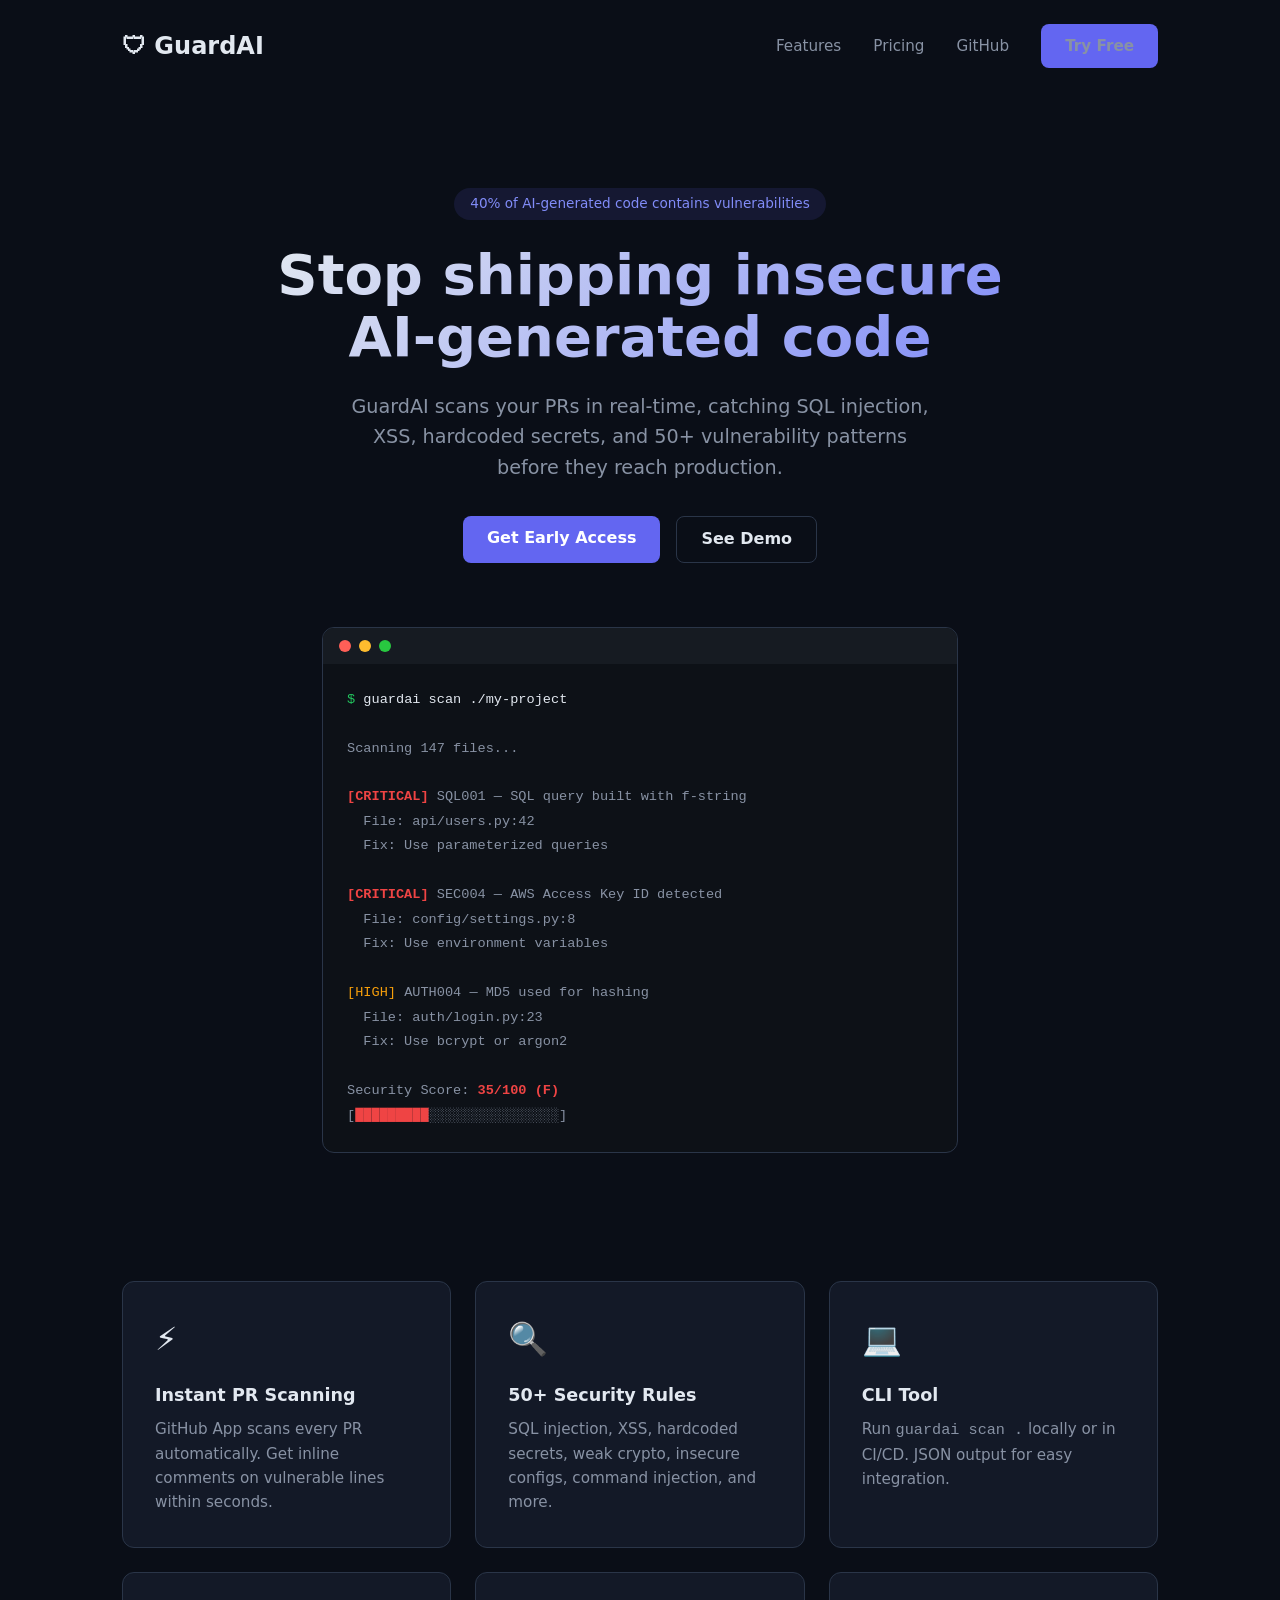
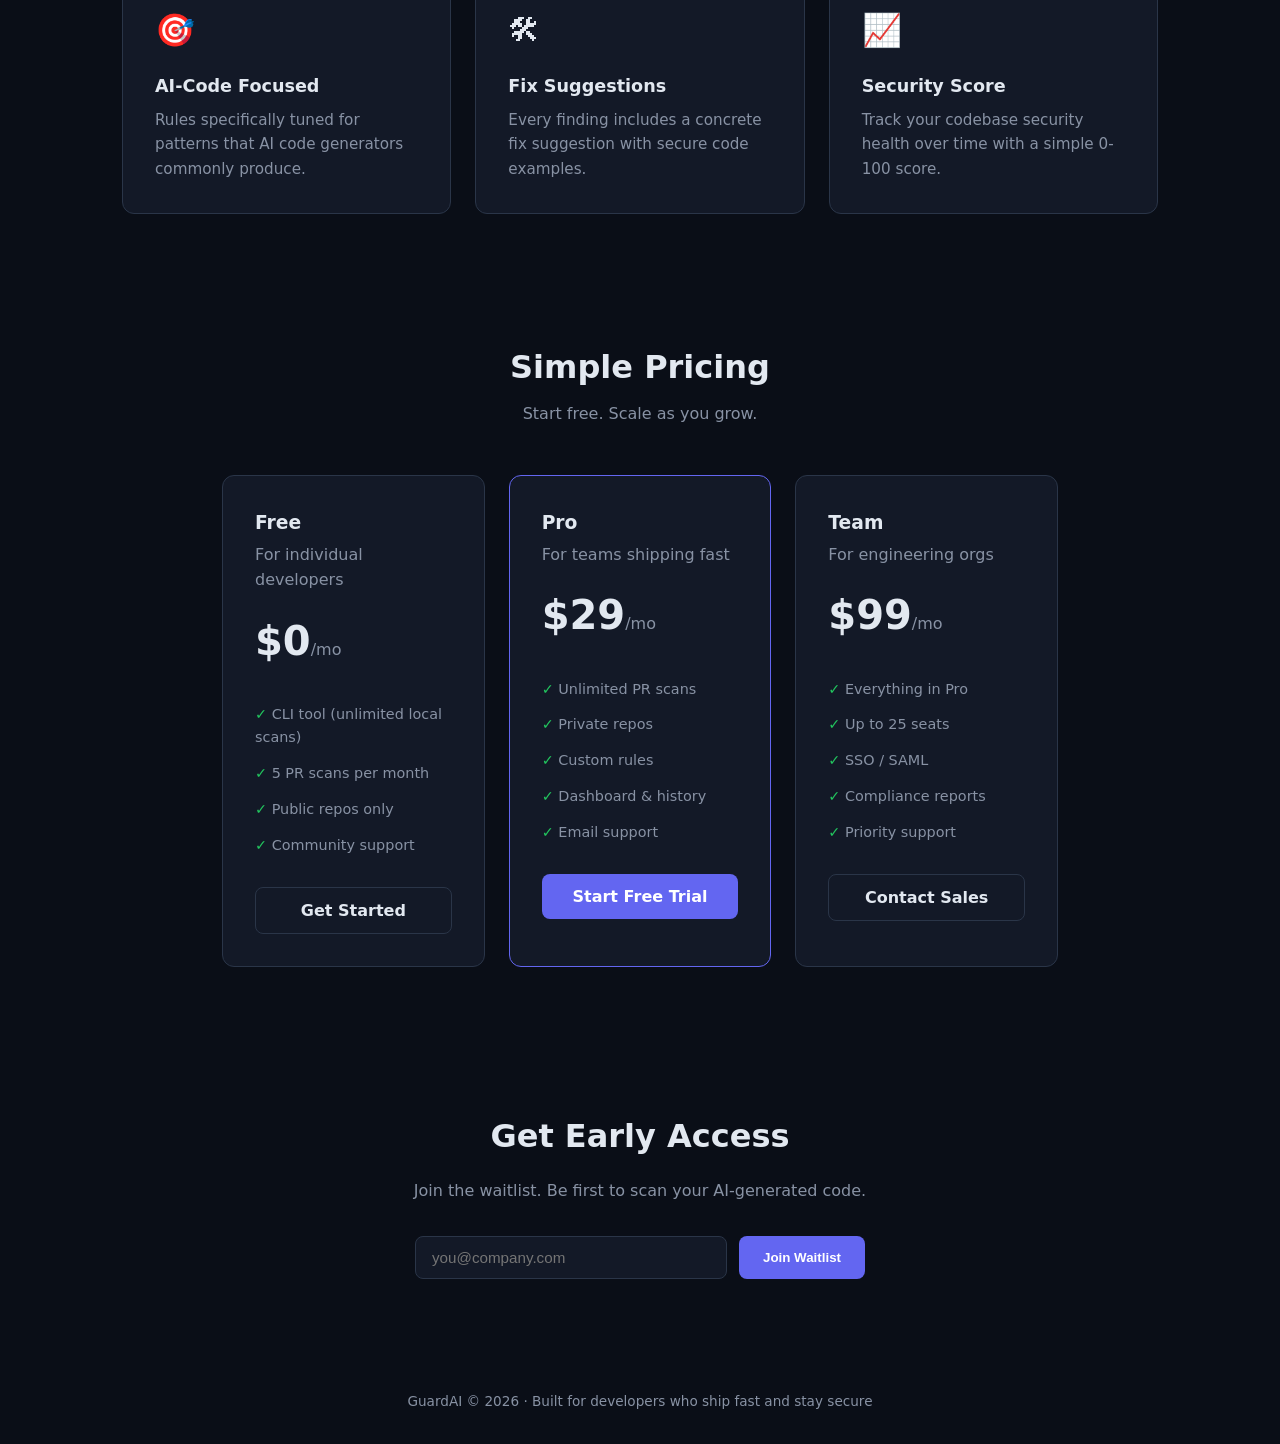
==== landing/index.html @ 265ae512 "Initial commit: GuardAI security scanner - 5 security scanners (injection, secrets, auth, xss, depen" ====
<!DOCTYPE html>
<html lang="en">
<head>
    <meta charset="UTF-8">
    <meta name="viewport" content="width=device-width, initial-scale=1.0">
    <title>GuardAI — Catch Security Flaws in AI-Generated Code</title>
    <meta name="description" content="AI code security scanner that catches vulnerabilities in AI-generated code before they reach production. GitHub integration, CLI tool, real-time scanning.">
    <style>
        :root {
            --bg: #0a0e17;
            --card: #131927;
            --border: #2a3548;
            --text: #e2e8f0;
            --dim: #8892a4;
            --accent: #6366f1;
            --accent2: #818cf8;
            --critical: #ef4444;
            --good: #22c55e;
        }
        * { margin: 0; padding: 0; box-sizing: border-box; }
        body {
            font-family: -apple-system, BlinkMacSystemFont, 'Segoe UI', system-ui, sans-serif;
            background: var(--bg);
            color: var(--text);
            line-height: 1.6;
        }

        /* Nav */
        nav {
            display: flex;
            justify-content: space-between;
            align-items: center;
            max-width: 1100px;
            margin: 0 auto;
            padding: 1.5rem 2rem;
        }
        .nav-logo { font-size: 1.5rem; font-weight: 700; text-decoration: none; color: var(--text); }
        .nav-links { display: flex; gap: 2rem; align-items: center; }
        .nav-links a { color: var(--dim); text-decoration: none; font-size: 0.95rem; }
        .nav-links a:hover { color: var(--text); }
        .btn {
            display: inline-block;
            background: var(--accent);
            color: white;
            border: none;
            padding: 0.6rem 1.5rem;
            border-radius: 8px;
            font-weight: 600;
            text-decoration: none;
            cursor: pointer;
            transition: background 0.2s;
        }
        .btn:hover { background: var(--accent2); }
        .btn-outline {
            background: transparent;
            border: 1px solid var(--border);
            color: var(--text);
        }
        .btn-outline:hover { border-color: var(--accent); background: rgba(99,102,241,0.1); }

        /* Hero */
        .hero {
            text-align: center;
            padding: 6rem 2rem 4rem;
            max-width: 800px;
            margin: 0 auto;
        }
        .hero-badge {
            display: inline-block;
            background: rgba(99,102,241,0.12);
            color: var(--accent2);
            padding: 0.35rem 1rem;
            border-radius: 999px;
            font-size: 0.85rem;
            font-weight: 500;
            margin-bottom: 1.5rem;
        }
        .hero h1 {
            font-size: 3.5rem;
            font-weight: 800;
            line-height: 1.1;
            margin-bottom: 1.5rem;
            background: linear-gradient(135deg, var(--text) 0%, var(--accent2) 100%);
            -webkit-background-clip: text;
            -webkit-text-fill-color: transparent;
        }
        .hero p {
            font-size: 1.2rem;
            color: var(--dim);
            max-width: 600px;
            margin: 0 auto 2rem;
        }
        .hero-cta { display: flex; gap: 1rem; justify-content: center; }

        /* Terminal demo */
        .demo {
            max-width: 700px;
            margin: 0 auto 4rem;
            padding: 0 2rem;
        }
        .terminal {
            background: #0d1117;
            border: 1px solid var(--border);
            border-radius: 12px;
            overflow: hidden;
        }
        .terminal-header {
            display: flex;
            gap: 8px;
            padding: 12px 16px;
            background: #161b22;
        }
        .terminal-dot {
            width: 12px; height: 12px;
            border-radius: 50%;
        }
        .terminal-dot.red { background: #ff5f57; }
        .terminal-dot.yellow { background: #febc2e; }
        .terminal-dot.green { background: #28c840; }
        .terminal-body {
            padding: 1.5rem;
            font-family: 'SF Mono', 'Fira Code', monospace;
            font-size: 0.85rem;
            line-height: 1.8;
        }
        .terminal-body .prompt { color: var(--good); }
        .terminal-body .cmd { color: var(--text); }
        .terminal-body .output { color: var(--dim); }
        .terminal-body .critical { color: var(--critical); font-weight: 600; }
        .terminal-body .warn { color: #f59e0b; }
        .terminal-body .ok { color: var(--good); }

        /* Features */
        .features {
            max-width: 1100px;
            margin: 0 auto;
            padding: 4rem 2rem;
            display: grid;
            grid-template-columns: repeat(3, 1fr);
            gap: 1.5rem;
        }
        .feature-card {
            background: var(--card);
            border: 1px solid var(--border);
            border-radius: 12px;
            padding: 2rem;
        }
        .feature-icon { font-size: 2rem; margin-bottom: 1rem; }
        .feature-card h3 { margin-bottom: 0.5rem; font-size: 1.1rem; }
        .feature-card p { color: var(--dim); font-size: 0.95rem; }

        /* Pricing */
        .pricing {
            max-width: 900px;
            margin: 0 auto;
            padding: 4rem 2rem;
            text-align: center;
        }
        .pricing h2 { font-size: 2rem; margin-bottom: 0.5rem; }
        .pricing > p { color: var(--dim); margin-bottom: 3rem; }
        .pricing-grid {
            display: grid;
            grid-template-columns: repeat(3, 1fr);
            gap: 1.5rem;
        }
        .price-card {
            background: var(--card);
            border: 1px solid var(--border);
            border-radius: 12px;
            padding: 2rem;
            text-align: left;
        }
        .price-card.featured { border-color: var(--accent); }
        .price-card h3 { margin-bottom: 0.25rem; }
        .price-card .price {
            font-size: 2.5rem;
            font-weight: 800;
            margin: 1rem 0;
        }
        .price-card .price span { font-size: 1rem; font-weight: 400; color: var(--dim); }
        .price-card ul {
            list-style: none;
            margin: 1.5rem 0;
        }
        .price-card li {
            padding: 0.4rem 0;
            color: var(--dim);
            font-size: 0.9rem;
        }
        .price-card li::before {
            content: "\2713\0020";
            color: var(--good);
        }

        /* CTA */
        .cta-section {
            text-align: center;
            padding: 5rem 2rem;
        }
        .cta-section h2 { font-size: 2rem; margin-bottom: 1rem; }
        .cta-section p { color: var(--dim); margin-bottom: 2rem; }

        /* Email form */
        .email-form {
            display: flex;
            gap: 0.75rem;
            justify-content: center;
            max-width: 450px;
            margin: 0 auto;
        }
        .email-form input {
            flex: 1;
            padding: 0.75rem 1rem;
            border-radius: 8px;
            border: 1px solid var(--border);
            background: var(--card);
            color: var(--text);
            font-size: 0.95rem;
        }
        .email-form input:focus { outline: none; border-color: var(--accent); }

        footer {
            text-align: center;
            padding: 2rem;
            color: var(--dim);
            font-size: 0.85rem;
        }

        @media (max-width: 768px) {
            .hero h1 { font-size: 2.25rem; }
            .features, .pricing-grid { grid-template-columns: 1fr; }
            .hero-cta { flex-direction: column; align-items: center; }
            .email-form { flex-direction: column; }
        }
    </style>
</head>
<body>
    <nav>
        <a href="/" class="nav-logo">&#128737; GuardAI</a>
        <div class="nav-links">
            <a href="#features">Features</a>
            <a href="#pricing">Pricing</a>
            <a href="https://github.com/guardai/guardai">GitHub</a>
            <a href="/dashboard" class="btn">Try Free</a>
        </div>
    </nav>

    <section class="hero">
        <span class="hero-badge">40% of AI-generated code contains vulnerabilities</span>
        <h1>Stop shipping insecure AI-generated code</h1>
        <p>GuardAI scans your PRs in real-time, catching SQL injection, XSS, hardcoded secrets, and 50+ vulnerability patterns before they reach production.</p>
        <div class="hero-cta">
            <a href="#signup" class="btn">Get Early Access</a>
            <a href="#demo" class="btn btn-outline">See Demo</a>
        </div>
    </section>

    <section class="demo" id="demo">
        <div class="terminal">
            <div class="terminal-header">
                <div class="terminal-dot red"></div>
                <div class="terminal-dot yellow"></div>
                <div class="terminal-dot green"></div>
            </div>
            <div class="terminal-body">
                <span class="prompt">$</span> <span class="cmd">guardai scan ./my-project</span><br><br>
                <span class="output">Scanning 147 files...</span><br><br>
                <span class="critical">[CRITICAL]</span> <span class="output">SQL001 — SQL query built with f-string</span><br>
                <span class="output">&nbsp;&nbsp;File: api/users.py:42</span><br>
                <span class="output">&nbsp;&nbsp;Fix: Use parameterized queries</span><br><br>
                <span class="critical">[CRITICAL]</span> <span class="output">SEC004 — AWS Access Key ID detected</span><br>
                <span class="output">&nbsp;&nbsp;File: config/settings.py:8</span><br>
                <span class="output">&nbsp;&nbsp;Fix: Use environment variables</span><br><br>
                <span class="warn">[HIGH]</span> <span class="output">AUTH004 — MD5 used for hashing</span><br>
                <span class="output">&nbsp;&nbsp;File: auth/login.py:23</span><br>
                <span class="output">&nbsp;&nbsp;Fix: Use bcrypt or argon2</span><br><br>
                <span class="output">Security Score: </span><span class="critical">35/100 (F)</span><br>
                <span class="output">[</span><span class="critical">&#9608;&#9608;&#9608;&#9608;&#9608;&#9608;&#9608;&#9608;&#9608;</span><span class="output">&#9617;&#9617;&#9617;&#9617;&#9617;&#9617;&#9617;&#9617;&#9617;&#9617;&#9617;&#9617;&#9617;&#9617;&#9617;&#9617;]</span>
            </div>
        </div>
    </section>

    <section class="features" id="features">
        <div class="feature-card">
            <div class="feature-icon">&#9889;</div>
            <h3>Instant PR Scanning</h3>
            <p>GitHub App scans every PR automatically. Get inline comments on vulnerable lines within seconds.</p>
        </div>
        <div class="feature-card">
            <div class="feature-icon">&#128269;</div>
            <h3>50+ Security Rules</h3>
            <p>SQL injection, XSS, hardcoded secrets, weak crypto, insecure configs, command injection, and more.</p>
        </div>
        <div class="feature-card">
            <div class="feature-icon">&#128187;</div>
            <h3>CLI Tool</h3>
            <p>Run <code>guardai scan .</code> locally or in CI/CD. JSON output for easy integration.</p>
        </div>
        <div class="feature-card">
            <div class="feature-icon">&#127919;</div>
            <h3>AI-Code Focused</h3>
            <p>Rules specifically tuned for patterns that AI code generators commonly produce.</p>
        </div>
        <div class="feature-card">
            <div class="feature-icon">&#128736;</div>
            <h3>Fix Suggestions</h3>
            <p>Every finding includes a concrete fix suggestion with secure code examples.</p>
        </div>
        <div class="feature-card">
            <div class="feature-icon">&#128200;</div>
            <h3>Security Score</h3>
            <p>Track your codebase security health over time with a simple 0-100 score.</p>
        </div>
    </section>

    <section class="pricing" id="pricing">
        <h2>Simple Pricing</h2>
        <p>Start free. Scale as you grow.</p>
        <div class="pricing-grid">
            <div class="price-card">
                <h3>Free</h3>
                <p style="color: var(--dim)">For individual developers</p>
                <div class="price">$0<span>/mo</span></div>
                <ul>
                    <li>CLI tool (unlimited local scans)</li>
                    <li>5 PR scans per month</li>
                    <li>Public repos only</li>
                    <li>Community support</li>
                </ul>
                <a href="#signup" class="btn btn-outline" style="width:100%;text-align:center;">Get Started</a>
            </div>
            <div class="price-card featured">
                <h3>Pro</h3>
                <p style="color: var(--dim)">For teams shipping fast</p>
                <div class="price">$29<span>/mo</span></div>
                <ul>
                    <li>Unlimited PR scans</li>
                    <li>Private repos</li>
                    <li>Custom rules</li>
                    <li>Dashboard & history</li>
                    <li>Email support</li>
                </ul>
                <a href="#signup" class="btn" style="width:100%;text-align:center;">Start Free Trial</a>
            </div>
            <div class="price-card">
                <h3>Team</h3>
                <p style="color: var(--dim)">For engineering orgs</p>
                <div class="price">$99<span>/mo</span></div>
                <ul>
                    <li>Everything in Pro</li>
                    <li>Up to 25 seats</li>
                    <li>SSO / SAML</li>
                    <li>Compliance reports</li>
                    <li>Priority support</li>
                </ul>
                <a href="#signup" class="btn btn-outline" style="width:100%;text-align:center;">Contact Sales</a>
            </div>
        </div>
    </section>

    <section class="cta-section" id="signup">
        <h2>Get Early Access</h2>
        <p>Join the waitlist. Be first to scan your AI-generated code.</p>
        <form class="email-form" action="#" method="POST">
            <input type="email" placeholder="you@company.com" required>
            <button type="submit" class="btn">Join Waitlist</button>
        </form>
    </section>

    <footer>
        <p>GuardAI &copy; 2026 &middot; Built for developers who ship fast and stay secure</p>
    </footer>
</body>
</html>
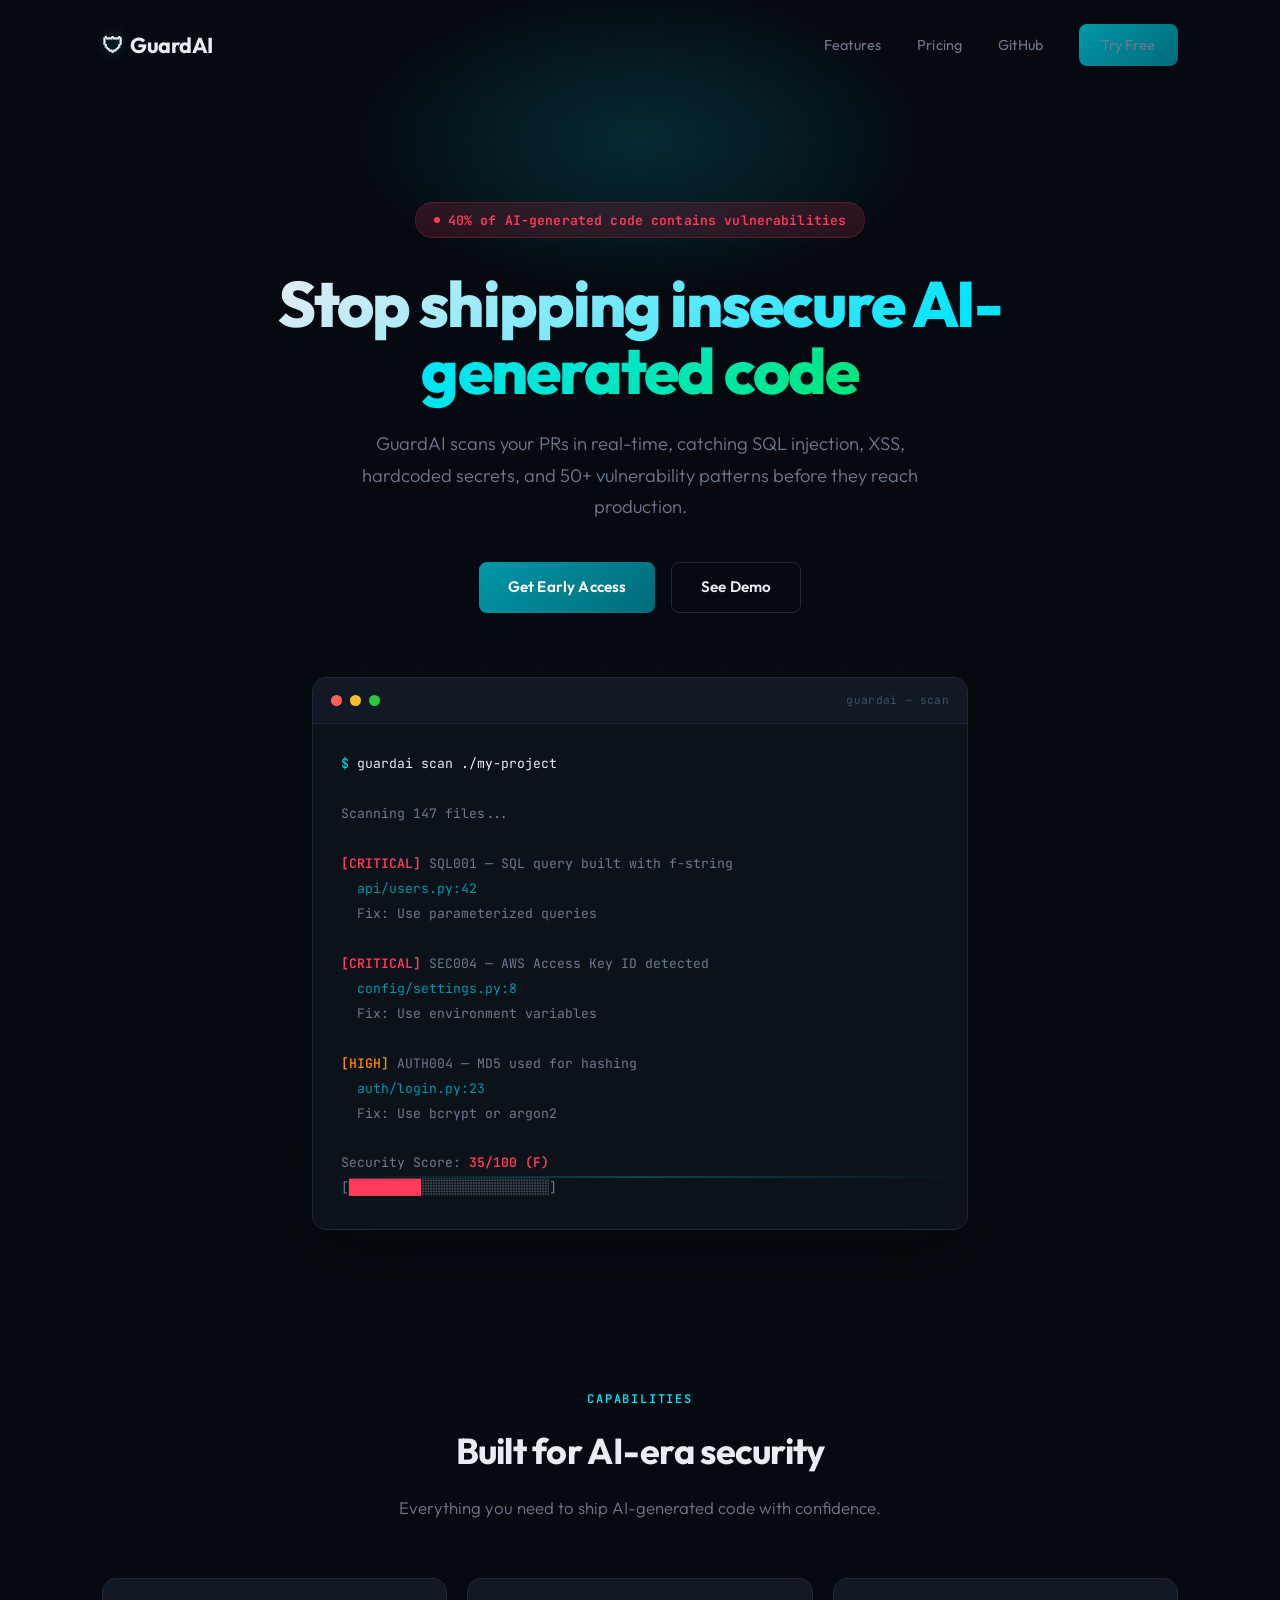
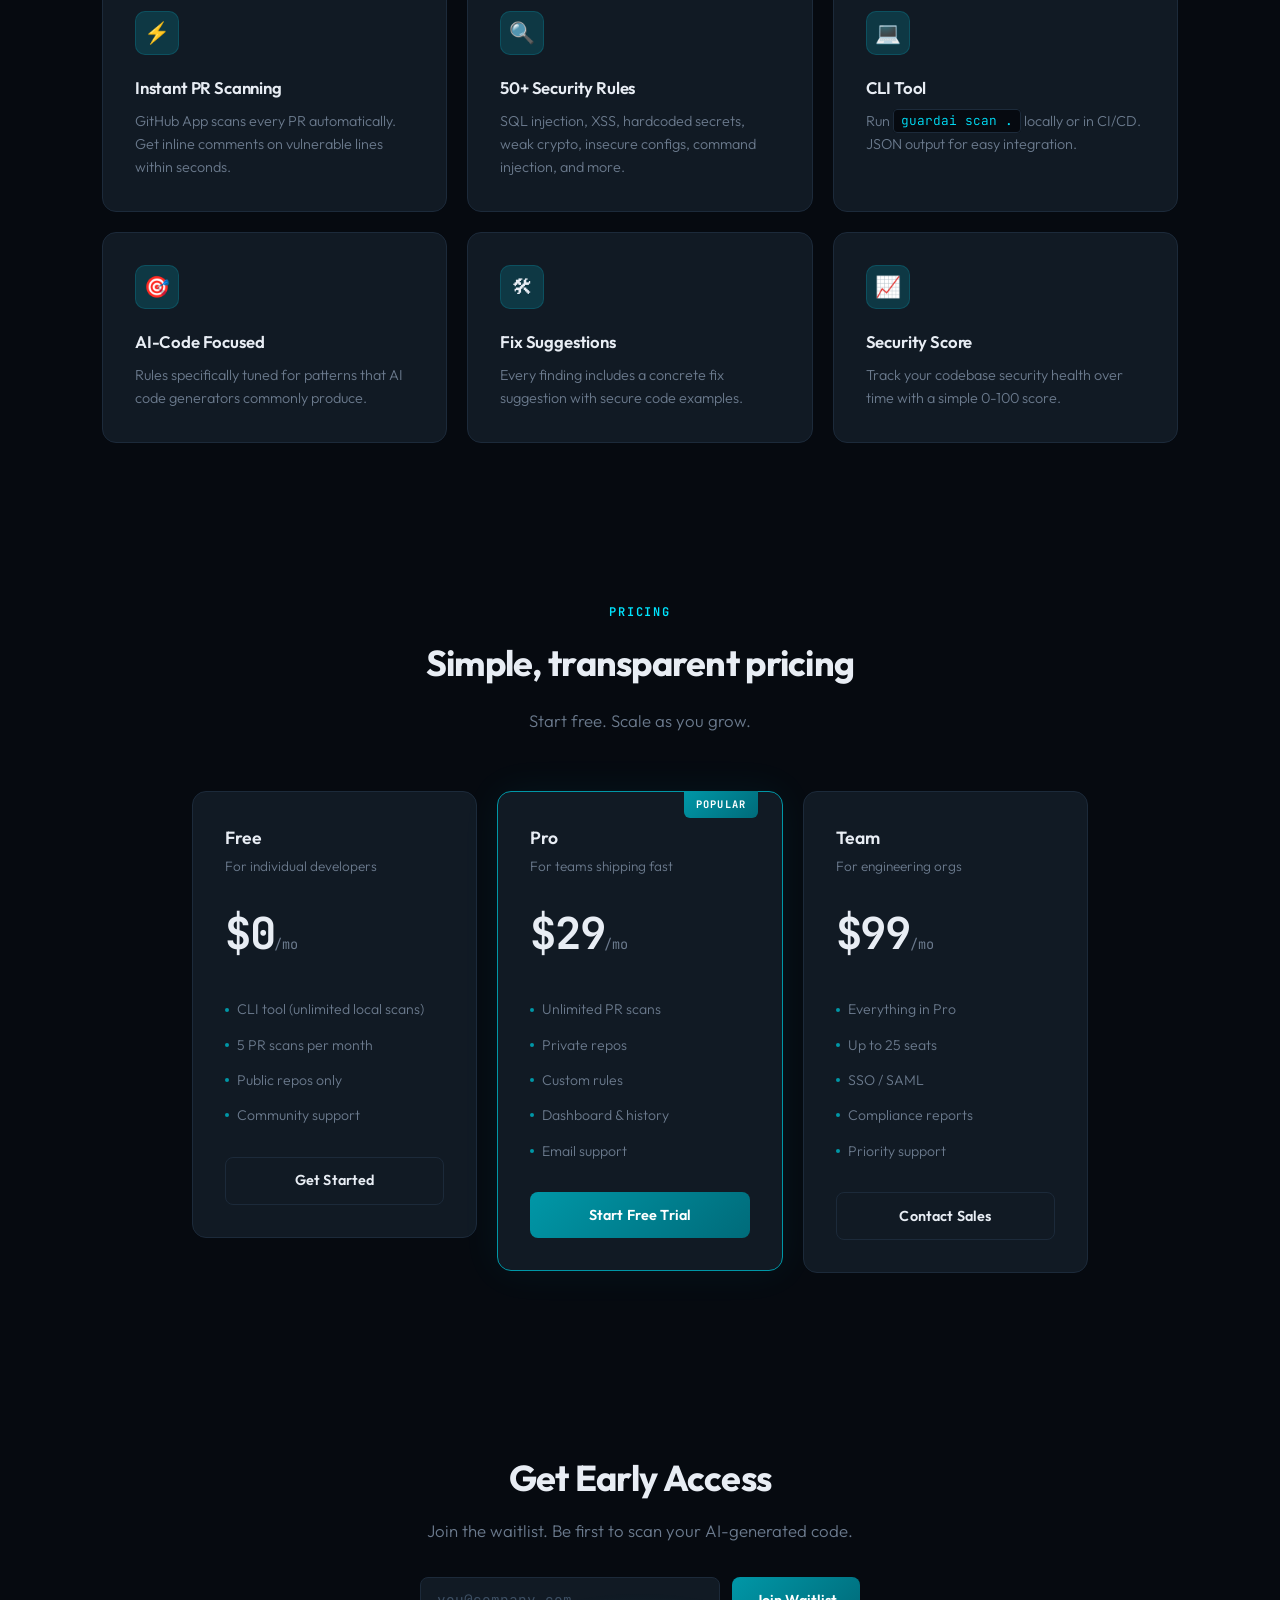
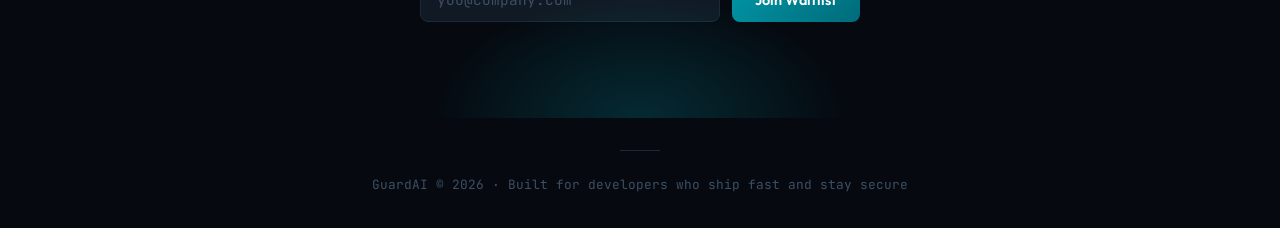
==== commit 2736a09b: "Redesign UI with cyberpunk security-ops aesthetic Replace generic SaaS design with distinctive visua" ====
--- a/landing/index.html
+++ b/landing/index.html
@@ -5,238 +5,634 @@
     <meta name="viewport" content="width=device-width, initial-scale=1.0">
     <title>GuardAI — Catch Security Flaws in AI-Generated Code</title>
     <meta name="description" content="AI code security scanner that catches vulnerabilities in AI-generated code before they reach production. GitHub integration, CLI tool, real-time scanning.">
+    <link rel="preconnect" href="https://fonts.googleapis.com">
+    <link rel="preconnect" href="https://fonts.gstatic.com" crossorigin>
+    <link href="https://fonts.googleapis.com/css2?family=Outfit:wght@300;400;500;600;700;800;900&family=JetBrains+Mono:wght@400;500;600;700&display=swap" rel="stylesheet">
     <style>
         :root {
-            --bg: #0a0e17;
-            --card: #131927;
-            --border: #2a3548;
-            --text: #e2e8f0;
-            --dim: #8892a4;
-            --accent: #6366f1;
-            --accent2: #818cf8;
-            --critical: #ef4444;
-            --good: #22c55e;
-        }
+            --bg: #060a10;
+            --bg-elevated: #0c1219;
+            --bg-card: #111a24;
+            --border: #1c2a3a;
+            --border-glow: #1a3a4a;
+            --text: #e8edf4;
+            --text-dim: #6b7a8d;
+            --text-muted: #3d4f63;
+            --cyan: #00e5ff;
+            --cyan-dim: #0097a7;
+            --cyan-glow: rgba(0, 229, 255, 0.15);
+            --cyan-glow-strong: rgba(0, 229, 255, 0.3);
+            --critical: #ff3b5c;
+            --critical-glow: rgba(255, 59, 92, 0.15);
+            --high: #ff8a00;
+            --good: #00e676;
+            --good-glow: rgba(0, 230, 118, 0.12);
+        }
+
         * { margin: 0; padding: 0; box-sizing: border-box; }
+
         body {
-            font-family: -apple-system, BlinkMacSystemFont, 'Segoe UI', system-ui, sans-serif;
+            font-family: 'Outfit', sans-serif;
             background: var(--bg);
             color: var(--text);
             line-height: 1.6;
-        }
-
-        /* Nav */
+            overflow-x: hidden;
+        }
+
+        /* Grid overlay */
+        body::before {
+            content: '';
+            position: fixed;
+            inset: 0;
+            background-image:
+                linear-gradient(var(--border) 1px, transparent 1px),
+                linear-gradient(90deg, var(--border) 1px, transparent 1px);
+            background-size: 60px 60px;
+            opacity: 0.1;
+            pointer-events: none;
+            z-index: 0;
+        }
+
+        /* ===== Nav ===== */
         nav {
             display: flex;
             justify-content: space-between;
             align-items: center;
-            max-width: 1100px;
+            max-width: 1140px;
             margin: 0 auto;
             padding: 1.5rem 2rem;
-        }
-        .nav-logo { font-size: 1.5rem; font-weight: 700; text-decoration: none; color: var(--text); }
-        .nav-links { display: flex; gap: 2rem; align-items: center; }
-        .nav-links a { color: var(--dim); text-decoration: none; font-size: 0.95rem; }
+            position: relative;
+            z-index: 10;
+        }
+
+        .nav-logo {
+            font-size: 1.35rem;
+            font-weight: 700;
+            text-decoration: none;
+            color: var(--text);
+            letter-spacing: -0.02em;
+            display: flex;
+            align-items: center;
+            gap: 0.4rem;
+        }
+
+        .nav-logo span {
+            filter: drop-shadow(0 0 6px var(--cyan-glow-strong));
+        }
+
+        .nav-links {
+            display: flex;
+            gap: 2.25rem;
+            align-items: center;
+        }
+
+        .nav-links a {
+            color: var(--text-dim);
+            text-decoration: none;
+            font-size: 0.9rem;
+            font-weight: 400;
+            transition: color 0.2s;
+            letter-spacing: 0.01em;
+        }
+
         .nav-links a:hover { color: var(--text); }
+
         .btn {
-            display: inline-block;
-            background: var(--accent);
+            display: inline-flex;
+            align-items: center;
+            justify-content: center;
+            background: linear-gradient(135deg, var(--cyan-dim), #006b7a);
             color: white;
             border: none;
-            padding: 0.6rem 1.5rem;
+            padding: 0.6rem 1.4rem;
             border-radius: 8px;
             font-weight: 600;
+            font-family: 'Outfit', sans-serif;
             text-decoration: none;
             cursor: pointer;
-            transition: background 0.2s;
-        }
-        .btn:hover { background: var(--accent2); }
+            transition: all 0.3s;
+            font-size: 0.9rem;
+            letter-spacing: 0.01em;
+        }
+
+        .btn:hover {
+            background: linear-gradient(135deg, #00b8cc, #0097a7);
+            box-shadow: 0 4px 24px var(--cyan-glow), 0 0 60px rgba(0, 229, 255, 0.06);
+            transform: translateY(-1px);
+        }
+
+        .btn:active { transform: translateY(0); }
+
         .btn-outline {
             background: transparent;
             border: 1px solid var(--border);
             color: var(--text);
         }
-        .btn-outline:hover { border-color: var(--accent); background: rgba(99,102,241,0.1); }
-
-        /* Hero */
+
+        .btn-outline:hover {
+            border-color: var(--cyan-dim);
+            background: rgba(0, 229, 255, 0.06);
+            box-shadow: 0 0 20px rgba(0, 229, 255, 0.06);
+        }
+
+        /* ===== Hero ===== */
         .hero {
             text-align: center;
-            padding: 6rem 2rem 4rem;
-            max-width: 800px;
+            padding: 7rem 2rem 4rem;
+            max-width: 840px;
             margin: 0 auto;
-        }
+            position: relative;
+            z-index: 1;
+        }
+
+        /* Dramatic top glow */
+        .hero::before {
+            content: '';
+            position: absolute;
+            top: -100px;
+            left: 50%;
+            transform: translateX(-50%);
+            width: 700px;
+            height: 500px;
+            background: radial-gradient(ellipse 60% 45% at 50% 30%, var(--cyan-glow) 0%, transparent 70%);
+            pointer-events: none;
+            z-index: -1;
+        }
+
         .hero-badge {
-            display: inline-block;
-            background: rgba(99,102,241,0.12);
-            color: var(--accent2);
-            padding: 0.35rem 1rem;
+            display: inline-flex;
+            align-items: center;
+            gap: 0.5rem;
+            background: var(--critical-glow);
+            color: var(--critical);
+            padding: 0.4rem 1.1rem;
             border-radius: 999px;
-            font-size: 0.85rem;
-            font-weight: 500;
+            font-size: 0.82rem;
+            font-weight: 600;
+            margin-bottom: 2rem;
+            border: 1px solid rgba(255, 59, 92, 0.2);
+            font-family: 'JetBrains Mono', monospace;
+            letter-spacing: 0.01em;
+            animation: fadeUp 0.6s ease-out;
+        }
+
+        .hero-badge::before {
+            content: '';
+            width: 6px;
+            height: 6px;
+            background: var(--critical);
+            border-radius: 50%;
+            animation: blink 1.5s ease-in-out infinite;
+        }
+
+        @keyframes blink {
+            0%, 100% { opacity: 1; }
+            50% { opacity: 0.3; }
+        }
+
+        .hero h1 {
+            font-size: 4rem;
+            font-weight: 800;
+            line-height: 1.05;
             margin-bottom: 1.5rem;
-        }
-        .hero h1 {
-            font-size: 3.5rem;
-            font-weight: 800;
-            line-height: 1.1;
-            margin-bottom: 1.5rem;
-            background: linear-gradient(135deg, var(--text) 0%, var(--accent2) 100%);
+            letter-spacing: -0.03em;
+            animation: fadeUp 0.6s ease-out 0.1s both;
+        }
+
+        .hero h1 .gradient {
+            background: linear-gradient(135deg, var(--text) 0%, var(--cyan) 60%, var(--good) 100%);
             -webkit-background-clip: text;
             -webkit-text-fill-color: transparent;
         }
+
         .hero p {
-            font-size: 1.2rem;
-            color: var(--dim);
-            max-width: 600px;
-            margin: 0 auto 2rem;
-        }
-        .hero-cta { display: flex; gap: 1rem; justify-content: center; }
-
-        /* Terminal demo */
+            font-size: 1.15rem;
+            color: var(--text-dim);
+            max-width: 580px;
+            margin: 0 auto 2.5rem;
+            font-weight: 300;
+            line-height: 1.7;
+            animation: fadeUp 0.6s ease-out 0.2s both;
+        }
+
+        .hero-cta {
+            display: flex;
+            gap: 1rem;
+            justify-content: center;
+            animation: fadeUp 0.6s ease-out 0.3s both;
+        }
+
+        .hero-cta .btn { padding: 0.75rem 1.8rem; font-size: 0.95rem; }
+
+        /* ===== Terminal Demo ===== */
         .demo {
-            max-width: 700px;
-            margin: 0 auto 4rem;
+            max-width: 720px;
+            margin: 0 auto 5rem;
             padding: 0 2rem;
-        }
+            position: relative;
+            z-index: 1;
+            animation: fadeUp 0.7s ease-out 0.4s both;
+        }
+
         .terminal {
-            background: #0d1117;
+            background: var(--bg-elevated);
             border: 1px solid var(--border);
-            border-radius: 12px;
+            border-radius: 14px;
             overflow: hidden;
-        }
+            box-shadow:
+                0 20px 60px rgba(0, 0, 0, 0.4),
+                0 0 80px rgba(0, 229, 255, 0.04);
+        }
+
         .terminal-header {
             display: flex;
+            align-items: center;
             gap: 8px;
-            padding: 12px 16px;
-            background: #161b22;
-        }
+            padding: 14px 18px;
+            background: var(--bg-card);
+            border-bottom: 1px solid var(--border);
+        }
+
         .terminal-dot {
-            width: 12px; height: 12px;
+            width: 11px;
+            height: 11px;
             border-radius: 50%;
         }
+
         .terminal-dot.red { background: #ff5f57; }
         .terminal-dot.yellow { background: #febc2e; }
         .terminal-dot.green { background: #28c840; }
+
+        .terminal-title {
+            margin-left: auto;
+            font-family: 'JetBrains Mono', monospace;
+            font-size: 0.7rem;
+            color: var(--text-muted);
+            letter-spacing: 0.03em;
+        }
+
         .terminal-body {
-            padding: 1.5rem;
-            font-family: 'SF Mono', 'Fira Code', monospace;
-            font-size: 0.85rem;
-            line-height: 1.8;
-        }
-        .terminal-body .prompt { color: var(--good); }
+            padding: 1.75rem;
+            font-family: 'JetBrains Mono', monospace;
+            font-size: 0.82rem;
+            line-height: 1.9;
+            position: relative;
+        }
+
+        /* Scanning line effect */
+        .terminal-body::after {
+            content: '';
+            position: absolute;
+            left: 0;
+            right: 0;
+            height: 2px;
+            background: linear-gradient(90deg, transparent 0%, var(--cyan) 50%, transparent 100%);
+            opacity: 0.25;
+            animation: termScan 4s ease-in-out infinite;
+        }
+
+        @keyframes termScan {
+            0% { top: 10%; opacity: 0; }
+            10% { opacity: 0.25; }
+            90% { opacity: 0.25; }
+            100% { top: 90%; opacity: 0; }
+        }
+
+        .terminal-body .prompt { color: var(--cyan); }
         .terminal-body .cmd { color: var(--text); }
-        .terminal-body .output { color: var(--dim); }
+        .terminal-body .output { color: var(--text-dim); }
         .terminal-body .critical { color: var(--critical); font-weight: 600; }
-        .terminal-body .warn { color: #f59e0b; }
+        .terminal-body .warn { color: var(--high); font-weight: 500; }
         .terminal-body .ok { color: var(--good); }
-
-        /* Features */
+        .terminal-body .file { color: var(--cyan-dim); }
+
+        /* ===== Features ===== */
+        .section-label {
+            text-align: center;
+            font-family: 'JetBrains Mono', monospace;
+            font-size: 0.75rem;
+            font-weight: 600;
+            color: var(--cyan);
+            text-transform: uppercase;
+            letter-spacing: 0.15em;
+            margin-bottom: 0.75rem;
+        }
+
+        .section-title {
+            text-align: center;
+            font-size: 2.25rem;
+            font-weight: 700;
+            letter-spacing: -0.02em;
+            margin-bottom: 1rem;
+        }
+
+        .section-subtitle {
+            text-align: center;
+            color: var(--text-dim);
+            font-size: 1.05rem;
+            font-weight: 300;
+            margin-bottom: 3.5rem;
+            max-width: 500px;
+            margin-left: auto;
+            margin-right: auto;
+        }
+
         .features {
-            max-width: 1100px;
+            max-width: 1140px;
             margin: 0 auto;
-            padding: 4rem 2rem;
+            padding: 5rem 2rem;
+            position: relative;
+            z-index: 1;
+        }
+
+        .features-grid {
             display: grid;
             grid-template-columns: repeat(3, 1fr);
-            gap: 1.5rem;
-        }
+            gap: 1.25rem;
+        }
+
         .feature-card {
-            background: var(--card);
+            background: var(--bg-card);
             border: 1px solid var(--border);
-            border-radius: 12px;
+            border-radius: 14px;
             padding: 2rem;
-        }
-        .feature-icon { font-size: 2rem; margin-bottom: 1rem; }
-        .feature-card h3 { margin-bottom: 0.5rem; font-size: 1.1rem; }
-        .feature-card p { color: var(--dim); font-size: 0.95rem; }
-
-        /* Pricing */
+            transition: border-color 0.3s, transform 0.3s, box-shadow 0.3s;
+            position: relative;
+            overflow: hidden;
+        }
+
+        .feature-card::before {
+            content: '';
+            position: absolute;
+            top: 0;
+            left: 0;
+            right: 0;
+            height: 1px;
+            background: linear-gradient(90deg, transparent, var(--cyan-dim), transparent);
+            opacity: 0;
+            transition: opacity 0.3s;
+        }
+
+        .feature-card:hover {
+            border-color: var(--border-glow);
+            transform: translateY(-3px);
+            box-shadow: 0 12px 40px rgba(0, 0, 0, 0.3);
+        }
+
+        .feature-card:hover::before { opacity: 1; }
+
+        .feature-icon {
+            width: 44px;
+            height: 44px;
+            border-radius: 10px;
+            display: flex;
+            align-items: center;
+            justify-content: center;
+            font-size: 1.3rem;
+            margin-bottom: 1.25rem;
+            background: var(--cyan-glow);
+            border: 1px solid rgba(0, 229, 255, 0.15);
+        }
+
+        .feature-card h3 {
+            margin-bottom: 0.5rem;
+            font-size: 1.05rem;
+            font-weight: 600;
+            letter-spacing: -0.01em;
+        }
+
+        .feature-card p {
+            color: var(--text-dim);
+            font-size: 0.9rem;
+            font-weight: 300;
+            line-height: 1.6;
+        }
+
+        .feature-card code {
+            background: var(--bg);
+            padding: 0.15rem 0.45rem;
+            border-radius: 4px;
+            font-family: 'JetBrains Mono', monospace;
+            font-size: 0.8rem;
+            color: var(--cyan);
+            border: 1px solid var(--border);
+        }
+
+        /* ===== Pricing ===== */
         .pricing {
-            max-width: 900px;
+            max-width: 960px;
             margin: 0 auto;
-            padding: 4rem 2rem;
-            text-align: center;
-        }
-        .pricing h2 { font-size: 2rem; margin-bottom: 0.5rem; }
-        .pricing > p { color: var(--dim); margin-bottom: 3rem; }
+            padding: 5rem 2rem;
+            position: relative;
+            z-index: 1;
+        }
+
         .pricing-grid {
             display: grid;
             grid-template-columns: repeat(3, 1fr);
-            gap: 1.5rem;
-        }
+            gap: 1.25rem;
+            align-items: start;
+        }
+
         .price-card {
-            background: var(--card);
+            background: var(--bg-card);
             border: 1px solid var(--border);
-            border-radius: 12px;
+            border-radius: 14px;
             padding: 2rem;
             text-align: left;
-        }
-        .price-card.featured { border-color: var(--accent); }
-        .price-card h3 { margin-bottom: 0.25rem; }
+            transition: border-color 0.3s, transform 0.3s;
+            position: relative;
+        }
+
+        .price-card:hover {
+            transform: translateY(-2px);
+        }
+
+        .price-card.featured {
+            border-color: var(--cyan-dim);
+            box-shadow: 0 0 40px rgba(0, 229, 255, 0.06);
+        }
+
+        .price-card.featured::before {
+            content: 'POPULAR';
+            position: absolute;
+            top: -1px;
+            right: 1.5rem;
+            background: linear-gradient(135deg, var(--cyan-dim), #006b7a);
+            color: white;
+            font-family: 'JetBrains Mono', monospace;
+            font-size: 0.65rem;
+            font-weight: 700;
+            letter-spacing: 0.1em;
+            padding: 0.35rem 0.75rem;
+            border-radius: 0 0 6px 6px;
+        }
+
+        .price-card h3 {
+            margin-bottom: 0.25rem;
+            font-weight: 600;
+            font-size: 1.1rem;
+        }
+
+        .price-card .subtitle {
+            color: var(--text-dim);
+            font-size: 0.85rem;
+            font-weight: 300;
+        }
+
         .price-card .price {
-            font-size: 2.5rem;
-            font-weight: 800;
-            margin: 1rem 0;
-        }
-        .price-card .price span { font-size: 1rem; font-weight: 400; color: var(--dim); }
+            font-family: 'JetBrains Mono', monospace;
+            font-size: 2.75rem;
+            font-weight: 700;
+            margin: 1.25rem 0;
+            letter-spacing: -0.03em;
+        }
+
+        .price-card .price span {
+            font-size: 0.85rem;
+            font-weight: 400;
+            color: var(--text-dim);
+            letter-spacing: 0;
+        }
+
         .price-card ul {
             list-style: none;
             margin: 1.5rem 0;
         }
+
         .price-card li {
             padding: 0.4rem 0;
-            color: var(--dim);
-            font-size: 0.9rem;
-        }
+            color: var(--text-dim);
+            font-size: 0.88rem;
+            display: flex;
+            align-items: center;
+            gap: 0.5rem;
+            font-weight: 300;
+        }
+
         .price-card li::before {
-            content: "\2713\0020";
-            color: var(--good);
-        }
-
-        /* CTA */
+            content: '';
+            width: 4px;
+            height: 4px;
+            background: var(--cyan-dim);
+            border-radius: 50%;
+            flex-shrink: 0;
+        }
+
+        .price-card .btn,
+        .price-card .btn-outline {
+            width: 100%;
+            text-align: center;
+            padding: 0.7rem;
+        }
+
+        /* ===== CTA ===== */
         .cta-section {
             text-align: center;
-            padding: 5rem 2rem;
-        }
-        .cta-section h2 { font-size: 2rem; margin-bottom: 1rem; }
-        .cta-section p { color: var(--dim); margin-bottom: 2rem; }
-
-        /* Email form */
+            padding: 6rem 2rem;
+            position: relative;
+            z-index: 1;
+        }
+
+        .cta-section::before {
+            content: '';
+            position: absolute;
+            bottom: 0;
+            left: 50%;
+            transform: translateX(-50%);
+            width: 600px;
+            height: 300px;
+            background: radial-gradient(ellipse 50% 60% at 50% 100%, var(--cyan-glow) 0%, transparent 70%);
+            pointer-events: none;
+        }
+
+        .cta-section h2 {
+            font-size: 2.25rem;
+            font-weight: 700;
+            margin-bottom: 0.75rem;
+            letter-spacing: -0.02em;
+        }
+
+        .cta-section p {
+            color: var(--text-dim);
+            margin-bottom: 2rem;
+            font-weight: 300;
+            font-size: 1.05rem;
+        }
+
         .email-form {
             display: flex;
             gap: 0.75rem;
             justify-content: center;
-            max-width: 450px;
+            max-width: 440px;
             margin: 0 auto;
         }
+
         .email-form input {
             flex: 1;
             padding: 0.75rem 1rem;
             border-radius: 8px;
             border: 1px solid var(--border);
-            background: var(--card);
+            background: var(--bg-card);
             color: var(--text);
-            font-size: 0.95rem;
-        }
-        .email-form input:focus { outline: none; border-color: var(--accent); }
-
+            font-size: 0.9rem;
+            font-family: 'JetBrains Mono', monospace;
+            transition: border-color 0.25s, box-shadow 0.25s;
+        }
+
+        .email-form input::placeholder { color: var(--text-muted); }
+
+        .email-form input:focus {
+            outline: none;
+            border-color: var(--cyan-dim);
+            box-shadow: 0 0 0 3px var(--cyan-glow);
+        }
+
+        /* ===== Footer ===== */
         footer {
             text-align: center;
             padding: 2rem;
-            color: var(--dim);
-            font-size: 0.85rem;
-        }
-
+            color: var(--text-muted);
+            font-size: 0.8rem;
+            font-family: 'JetBrains Mono', monospace;
+            position: relative;
+            z-index: 1;
+        }
+
+        footer::before {
+            content: '';
+            display: block;
+            width: 40px;
+            height: 1px;
+            background: var(--border);
+            margin: 0 auto 1.5rem;
+        }
+
+        /* ===== Animations ===== */
+        @keyframes fadeUp {
+            from { opacity: 0; transform: translateY(16px); }
+            to { opacity: 1; transform: translateY(0); }
+        }
+
+        /* ===== Responsive ===== */
         @media (max-width: 768px) {
-            .hero h1 { font-size: 2.25rem; }
-            .features, .pricing-grid { grid-template-columns: 1fr; }
+            .hero { padding: 4rem 1.5rem 3rem; }
+            .hero h1 { font-size: 2.5rem; }
+            .hero p { font-size: 1rem; }
+            .features-grid,
+            .pricing-grid { grid-template-columns: 1fr; }
             .hero-cta { flex-direction: column; align-items: center; }
+            .hero-cta .btn { width: 100%; max-width: 280px; }
             .email-form { flex-direction: column; }
+            .nav-links { gap: 1.25rem; }
+            .nav-links a:not(.btn) { display: none; }
+            .section-title { font-size: 1.75rem; }
         }
     </style>
 </head>
 <body>
     <nav>
-        <a href="/" class="nav-logo">&#128737; GuardAI</a>
+        <a href="/" class="nav-logo"><span>&#128737;</span> GuardAI</a>
         <div class="nav-links">
             <a href="#features">Features</a>
             <a href="#pricing">Pricing</a>
@@ -247,7 +643,7 @@
 
     <section class="hero">
         <span class="hero-badge">40% of AI-generated code contains vulnerabilities</span>
-        <h1>Stop shipping insecure AI-generated code</h1>
+        <h1><span class="gradient">Stop shipping insecure AI-generated code</span></h1>
         <p>GuardAI scans your PRs in real-time, catching SQL injection, XSS, hardcoded secrets, and 50+ vulnerability patterns before they reach production.</p>
         <div class="hero-cta">
             <a href="#signup" class="btn">Get Early Access</a>
@@ -261,18 +657,19 @@
                 <div class="terminal-dot red"></div>
                 <div class="terminal-dot yellow"></div>
                 <div class="terminal-dot green"></div>
+                <span class="terminal-title">guardai &mdash; scan</span>
             </div>
             <div class="terminal-body">
                 <span class="prompt">$</span> <span class="cmd">guardai scan ./my-project</span><br><br>
                 <span class="output">Scanning 147 files...</span><br><br>
-                <span class="critical">[CRITICAL]</span> <span class="output">SQL001 — SQL query built with f-string</span><br>
-                <span class="output">&nbsp;&nbsp;File: api/users.py:42</span><br>
+                <span class="critical">[CRITICAL]</span> <span class="output">SQL001 &mdash; SQL query built with f-string</span><br>
+                <span class="output">&nbsp;&nbsp;</span><span class="file">api/users.py:42</span><br>
                 <span class="output">&nbsp;&nbsp;Fix: Use parameterized queries</span><br><br>
-                <span class="critical">[CRITICAL]</span> <span class="output">SEC004 — AWS Access Key ID detected</span><br>
-                <span class="output">&nbsp;&nbsp;File: config/settings.py:8</span><br>
+                <span class="critical">[CRITICAL]</span> <span class="output">SEC004 &mdash; AWS Access Key ID detected</span><br>
+                <span class="output">&nbsp;&nbsp;</span><span class="file">config/settings.py:8</span><br>
                 <span class="output">&nbsp;&nbsp;Fix: Use environment variables</span><br><br>
-                <span class="warn">[HIGH]</span> <span class="output">AUTH004 — MD5 used for hashing</span><br>
-                <span class="output">&nbsp;&nbsp;File: auth/login.py:23</span><br>
+                <span class="warn">[HIGH]</span> <span class="output">AUTH004 &mdash; MD5 used for hashing</span><br>
+                <span class="output">&nbsp;&nbsp;</span><span class="file">auth/login.py:23</span><br>
                 <span class="output">&nbsp;&nbsp;Fix: Use bcrypt or argon2</span><br><br>
                 <span class="output">Security Score: </span><span class="critical">35/100 (F)</span><br>
                 <span class="output">[</span><span class="critical">&#9608;&#9608;&#9608;&#9608;&#9608;&#9608;&#9608;&#9608;&#9608;</span><span class="output">&#9617;&#9617;&#9617;&#9617;&#9617;&#9617;&#9617;&#9617;&#9617;&#9617;&#9617;&#9617;&#9617;&#9617;&#9617;&#9617;]</span>
@@ -281,45 +678,51 @@
     </section>
 
     <section class="features" id="features">
-        <div class="feature-card">
-            <div class="feature-icon">&#9889;</div>
-            <h3>Instant PR Scanning</h3>
-            <p>GitHub App scans every PR automatically. Get inline comments on vulnerable lines within seconds.</p>
-        </div>
-        <div class="feature-card">
-            <div class="feature-icon">&#128269;</div>
-            <h3>50+ Security Rules</h3>
-            <p>SQL injection, XSS, hardcoded secrets, weak crypto, insecure configs, command injection, and more.</p>
-        </div>
-        <div class="feature-card">
-            <div class="feature-icon">&#128187;</div>
-            <h3>CLI Tool</h3>
-            <p>Run <code>guardai scan .</code> locally or in CI/CD. JSON output for easy integration.</p>
-        </div>
-        <div class="feature-card">
-            <div class="feature-icon">&#127919;</div>
-            <h3>AI-Code Focused</h3>
-            <p>Rules specifically tuned for patterns that AI code generators commonly produce.</p>
-        </div>
-        <div class="feature-card">
-            <div class="feature-icon">&#128736;</div>
-            <h3>Fix Suggestions</h3>
-            <p>Every finding includes a concrete fix suggestion with secure code examples.</p>
-        </div>
-        <div class="feature-card">
-            <div class="feature-icon">&#128200;</div>
-            <h3>Security Score</h3>
-            <p>Track your codebase security health over time with a simple 0-100 score.</p>
+        <div class="section-label">Capabilities</div>
+        <h2 class="section-title">Built for AI-era security</h2>
+        <p class="section-subtitle">Everything you need to ship AI-generated code with confidence.</p>
+        <div class="features-grid">
+            <div class="feature-card">
+                <div class="feature-icon">&#9889;</div>
+                <h3>Instant PR Scanning</h3>
+                <p>GitHub App scans every PR automatically. Get inline comments on vulnerable lines within seconds.</p>
+            </div>
+            <div class="feature-card">
+                <div class="feature-icon">&#128269;</div>
+                <h3>50+ Security Rules</h3>
+                <p>SQL injection, XSS, hardcoded secrets, weak crypto, insecure configs, command injection, and more.</p>
+            </div>
+            <div class="feature-card">
+                <div class="feature-icon">&#128187;</div>
+                <h3>CLI Tool</h3>
+                <p>Run <code>guardai scan .</code> locally or in CI/CD. JSON output for easy integration.</p>
+            </div>
+            <div class="feature-card">
+                <div class="feature-icon">&#127919;</div>
+                <h3>AI-Code Focused</h3>
+                <p>Rules specifically tuned for patterns that AI code generators commonly produce.</p>
+            </div>
+            <div class="feature-card">
+                <div class="feature-icon">&#128736;</div>
+                <h3>Fix Suggestions</h3>
+                <p>Every finding includes a concrete fix suggestion with secure code examples.</p>
+            </div>
+            <div class="feature-card">
+                <div class="feature-icon">&#128200;</div>
+                <h3>Security Score</h3>
+                <p>Track your codebase security health over time with a simple 0-100 score.</p>
+            </div>
         </div>
     </section>
 
     <section class="pricing" id="pricing">
-        <h2>Simple Pricing</h2>
-        <p>Start free. Scale as you grow.</p>
+        <div class="section-label">Pricing</div>
+        <h2 class="section-title">Simple, transparent pricing</h2>
+        <p class="section-subtitle">Start free. Scale as you grow.</p>
         <div class="pricing-grid">
             <div class="price-card">
                 <h3>Free</h3>
-                <p style="color: var(--dim)">For individual developers</p>
+                <p class="subtitle">For individual developers</p>
                 <div class="price">$0<span>/mo</span></div>
                 <ul>
                     <li>CLI tool (unlimited local scans)</li>
@@ -327,11 +730,11 @@
                     <li>Public repos only</li>
                     <li>Community support</li>
                 </ul>
-                <a href="#signup" class="btn btn-outline" style="width:100%;text-align:center;">Get Started</a>
+                <a href="#signup" class="btn btn-outline">Get Started</a>
             </div>
             <div class="price-card featured">
                 <h3>Pro</h3>
-                <p style="color: var(--dim)">For teams shipping fast</p>
+                <p class="subtitle">For teams shipping fast</p>
                 <div class="price">$29<span>/mo</span></div>
                 <ul>
                     <li>Unlimited PR scans</li>
@@ -340,11 +743,11 @@
                     <li>Dashboard & history</li>
                     <li>Email support</li>
                 </ul>
-                <a href="#signup" class="btn" style="width:100%;text-align:center;">Start Free Trial</a>
+                <a href="#signup" class="btn">Start Free Trial</a>
             </div>
             <div class="price-card">
                 <h3>Team</h3>
-                <p style="color: var(--dim)">For engineering orgs</p>
+                <p class="subtitle">For engineering orgs</p>
                 <div class="price">$99<span>/mo</span></div>
                 <ul>
                     <li>Everything in Pro</li>
@@ -353,7 +756,7 @@
                     <li>Compliance reports</li>
                     <li>Priority support</li>
                 </ul>
-                <a href="#signup" class="btn btn-outline" style="width:100%;text-align:center;">Contact Sales</a>
+                <a href="#signup" class="btn btn-outline">Contact Sales</a>
             </div>
         </div>
     </section>
